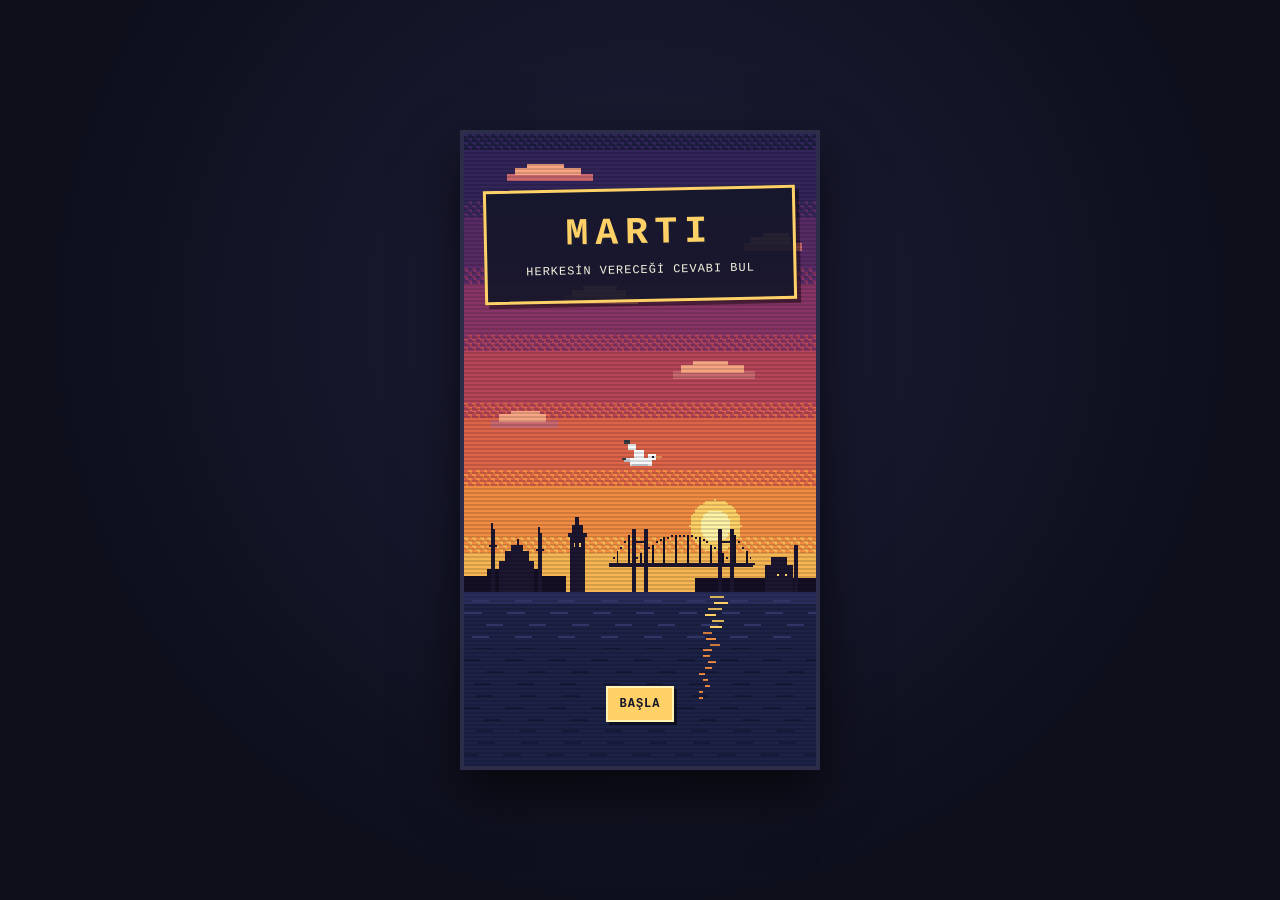
==== index.html @ dcea7425 "Martı: ilk commit (v2 kaynak, devir notu, CLAUDE.md) Co-Authored-By: Claude Sonnet 5.5 <noreply@anth" ====
<!DOCTYPE html>
<html lang="tr">
<head>
  <meta charset="UTF-8">
  <meta name="viewport" content="width=device-width, initial-scale=1.0">
  <title>MARTI — Türkçe Tahmin Oyunu</title>
  <link rel="stylesheet" href="style.css">
</head>
<body>
  <main class="desktop-stage">
    <section id="phone-card" class="phone-card" aria-label="Martı Oyunu">
      <canvas id="game-canvas" width="180" height="320"></canvas>
      <div class="crt-scanlines" aria-hidden="true"></div>

      <!-- 1. ANA EKRAN -->
      <div id="start-screen" class="screen screen-start active">
        <div class="start-badge">
          <h1 class="game-title">MARTI</h1>
          <p class="game-subtitle">HERKESİN VERECEĞİ CEVABI BUL</p>
        </div>
        <button id="start-btn" class="pixel-btn btn-primary" type="button">BAŞLA</button>
      </div>

      <!-- 2. SORU EKRANI -->
      <div id="question-screen" class="screen screen-question">
        <div class="top-hud">
          <div class="sign-card">
            <div class="sign-meta">
              <div id="progress-boxes" class="progress-boxes" aria-label="İlerleme"></div>
              <span id="total-score" class="total-score">0 PUAN</span>
            </div>
            <div id="question-counter" class="question-counter">SORU 1/4</div>
            <h2 id="question-text" class="question-text"></h2>
            <p class="question-hint">HERKESİN VERECEĞİ CEVABI VER.</p>
          </div>
          <div class="timer-row">
            <div id="timer-track" class="timer-track" role="progressbar" aria-valuemin="0" aria-valuemax="30" aria-valuenow="30">
              <div id="timer-fill" class="timer-fill"></div>
            </div>
            <span id="timer-text" class="timer-text">30</span>
          </div>
        </div>

        <div class="input-dock">
          <div id="error-msg" class="error-msg" role="alert" aria-live="polite"></div>
          <div class="input-row">
            <input
              id="answer-input"
              class="answer-input"
              type="text"
              placeholder="CEVABIN…"
              autocomplete="off"
              spellcheck="false"
              maxlength="64"
            >
            <button id="submit-btn" class="pixel-btn btn-primary" type="button">GÖNDER</button>
            <button id="pass-btn" class="pixel-btn btn-pass" type="button">GEÇ</button>
          </div>
        </div>
      </div>

      <!-- 3. SONUÇ PANELİ (Alttan kayar) -->
      <aside id="result-panel" class="result-panel" aria-live="polite">
        <div id="result-header" class="result-header">
          <span id="result-icon" class="result-icon"></span>
          <span id="result-tier" class="result-tier"></span>
          <span id="result-points" class="result-points"></span>
        </div>
        <p id="result-sentence" class="result-sentence"></p>
        <div class="other-answers-block">
          <div class="other-answers-title">DİĞER CEVAPLAR</div>
          <ul id="answers-list" class="answers-list"></ul>
        </div>
        <button id="next-btn" class="pixel-btn btn-primary btn-full" type="button">SONRAKİ SORU</button>
      </aside>

      <!-- 4. BİTİŞ EKRANI -->
      <div id="end-screen" class="screen screen-end">
        <div class="end-card">
          <div class="end-kicker">OYUN BİTTİ</div>
          <div id="final-score" class="final-score">0 / 400</div>
          <div id="final-boxes" class="final-boxes"></div>
          <div class="end-actions">
            <button id="copy-btn" class="pixel-btn btn-primary btn-full" type="button">SONUCU KOPYALA</button>
            <div id="copy-feedback" class="copy-feedback" aria-live="polite"></div>
            <button id="restart-btn" class="pixel-btn btn-secondary btn-full" type="button">TEKRAR OYNA</button>
          </div>
        </div>
      </div>
    </section>
  </main>

  <!-- Klasik script sırası: file:// uyumlu, module YOK -->
  <script src="data.js"></script>
  <script src="matcher.js"></script>
  <script src="scene.js"></script>
  <script src="game.js"></script>
</body>
</html>
---- style.css ----
/* MARTI — Piksel Sanat Masaüstü Kart Stili */

* {
  box-sizing: border-box;
  margin: 0;
  padding: 0;
}

:root {
  --bg-desk: #0d0e1a;
  --card-border: #2c2d4a;
  --panel-bg: rgba(18, 20, 40, 0.94);
  --sign-bg: rgba(20, 22, 42, 0.92);
  --text-main: #f4f1de;
  --text-muted: #b5b2c9;
  --accent-yellow: #ffd166;
  --accent-orange: #f4a261;
  --accent-red: #ff6b6b;
  --tier-gold: #e0a82e;
  --tier-green: #38a169;
  --tier-lime: #68b849;
  --tier-red: #d94848;
  --tier-gray: #6c7288;
}

html,
body {
  height: 100%;
  background: radial-gradient(circle at 50% 35%, #1d1e38 0%, var(--bg-desk) 72%);
  color: var(--text-main);
  font-family: 'Courier New', Consolas, 'Liberation Mono', monospace;
  letter-spacing: 0.06em;
  overflow: hidden;
}

.desktop-stage {
  min-height: 100vh;
  display: flex;
  align-items: center;
  justify-content: center;
  padding: 16px;
}

.phone-card {
  position: relative;
  width: 360px;
  height: 640px;
  border: 4px solid var(--card-border);
  box-shadow: 0 22px 50px rgba(0, 0, 0, 0.65), inset 0 0 0 2px #101122;
  background: #12142b;
  overflow: hidden;
  user-select: none;
}

#game-canvas {
  display: block;
  width: 100%;
  height: 100%;
  image-rendering: pixelated;
  image-rendering: crisp-edges;
}

.crt-scanlines {
  position: absolute;
  inset: 0;
  pointer-events: none;
  z-index: 4;
  background: repeating-linear-gradient(
    to bottom,
    rgba(0, 0, 0, 0) 0px,
    rgba(0, 0, 0, 0) 2px,
    rgba(0, 0, 0, 0.14) 2px,
    rgba(0, 0, 0, 0.14) 4px
  );
}

/* Ekran katmanları */
.screen {
  position: absolute;
  inset: 0;
  z-index: 5;
  display: none;
  flex-direction: column;
  padding: 14px;
}

.screen.active {
  display: flex;
}

/* 1. Ana Ekran */
.screen-start {
  justify-content: space-between;
  align-items: center;
  padding: 54px 20px 44px;
}

.start-badge {
  width: 100%;
  background: var(--sign-bg);
  border: 3px solid var(--accent-yellow);
  padding: 20px 14px;
  text-align: center;
  transform: rotate(-1.2deg);
  box-shadow: 4px 4px 0 rgba(0, 0, 0, 0.45);
}

.game-title {
  font-size: 38px;
  font-weight: 700;
  color: var(--accent-yellow);
  letter-spacing: 0.18em;
  margin-bottom: 8px;
  text-shadow: 2px 2px 0 #1b1d33;
}

.game-subtitle {
  font-size: 12px;
  line-height: 1.45;
  color: var(--text-main);
}

/* 2. Soru Ekranı */
.screen-question {
  justify-content: space-between;
}

.top-hud {
  display: flex;
  flex-direction: column;
  gap: 10px;
}

.sign-card {
  background: var(--sign-bg);
  border: 3px solid #454770;
  box-shadow: 4px 4px 0 rgba(0, 0, 0, 0.45);
  padding: 10px 12px;
  transform: rotate(-1.2deg);
}

.sign-meta {
  display: flex;
  align-items: center;
  justify-content: space-between;
  margin-bottom: 6px;
}

.progress-boxes {
  display: flex;
  gap: 5px;
}

.prog-box {
  width: 14px;
  height: 14px;
  border: 2px solid #595c8a;
  background: #171930;
}

.prog-box.current {
  border-color: var(--accent-yellow);
  box-shadow: 0 0 0 1px var(--accent-yellow);
}

.prog-box.tier-gold { background: var(--tier-gold); border-color: #ffe08a; }
.prog-box.tier-green { background: var(--tier-green); border-color: #7ee2a8; }
.prog-box.tier-lime { background: var(--tier-lime); border-color: #a8eb8d; }
.prog-box.tier-red { background: var(--tier-red); border-color: #ff9c9c; }
.prog-box.tier-gray { background: var(--tier-gray); border-color: #a5acc2; }

.total-score {
  font-size: 12px;
  font-weight: 700;
  color: var(--accent-yellow);
}

.question-counter {
  font-size: 11px;
  color: var(--text-muted);
  margin-bottom: 4px;
}

.question-text {
  font-size: 14px;
  line-height: 1.35;
  font-weight: 700;
  color: var(--text-main);
  min-height: 38px;
  margin-bottom: 6px;
}

.question-hint {
  font-size: 10px;
  color: var(--accent-yellow);
  line-height: 1.3;
}

/* Süre çubuğu */
.timer-row {
  display: flex;
  align-items: center;
  gap: 8px;
}

.timer-track {
  flex: 1;
  height: 10px;
  background: rgba(15, 16, 32, 0.88);
  border: 2px solid #454770;
  overflow: hidden;
}

.timer-fill {
  width: 100%;
  height: 100%;
  background: var(--accent-yellow);
  transition: background-color 0.2s ease;
}

.timer-fill.low {
  background: var(--accent-red);
}

.timer-text {
  width: 24px;
  text-align: right;
  font-size: 12px;
  font-weight: 700;
  color: var(--text-main);
  text-shadow: 1px 1px 0 #000;
}

/* Alt cevap alanı */
.input-dock {
  display: flex;
  flex-direction: column;
  gap: 6px;
}

.error-msg {
  min-height: 16px;
  font-size: 11px;
  line-height: 1.3;
  font-weight: 700;
  color: #ff8e8e;
  background: rgba(88, 16, 24, 0.9);
  border: 2px solid var(--accent-red);
  padding: 5px 8px;
  display: none;
}

.error-msg.visible {
  display: block;
}

.input-row {
  display: flex;
  gap: 6px;
  align-items: stretch;
}

.answer-input {
  flex: 1;
  min-width: 0;
  background: rgba(16, 18, 36, 0.94);
  border: 2px solid #5c5f91;
  color: var(--text-main);
  font-family: inherit;
  font-size: 13px;
  letter-spacing: 0.05em;
  padding: 9px 10px;
  outline: none;
}

.answer-input:focus {
  border-color: var(--accent-yellow);
}

.answer-input::placeholder {
  color: #888ab0;
}

/* Butonlar */
.pixel-btn {
  font-family: inherit;
  font-size: 12px;
  font-weight: 700;
  letter-spacing: 0.08em;
  border: 2px solid #12142b;
  padding: 9px 12px;
  cursor: pointer;
  box-shadow: 3px 3px 0 rgba(0, 0, 0, 0.5);
  transition: transform 0.08s ease;
}

.pixel-btn:active {
  transform: translate(2px, 2px);
  box-shadow: 1px 1px 0 rgba(0, 0, 0, 0.5);
}

.btn-primary {
  background: var(--accent-yellow);
  color: #16172b;
  border-color: #fff2b2;
}

.btn-secondary {
  background: #2f3257;
  color: var(--text-main);
  border-color: #5c5f91;
}

.btn-pass {
  background: #2a2c47;
  color: var(--text-muted);
  border-color: #494c73;
  font-size: 11px;
  padding: 9px 8px;
}

.btn-full {
  width: 100%;
  padding: 11px 12px;
}

/* 3. Sonuç Paneli (alttan kayar) */
.result-panel {
  position: absolute;
  left: 0;
  right: 0;
  bottom: 0;
  z-index: 8;
  background: var(--panel-bg);
  border-top: 3px solid #4c4f7a;
  padding: 12px 14px 14px;
  transform: translateY(105%);
  transition: transform 0.28s cubic-bezier(0.22, 1, 0.36, 1);
  display: flex;
  flex-direction: column;
  gap: 9px;
}

.result-panel.open {
  transform: translateY(0);
}

.result-header {
  display: flex;
  align-items: center;
  justify-content: space-between;
  padding: 7px 10px;
  font-size: 13px;
  font-weight: 700;
  color: #12142b;
  border: 2px solid rgba(255, 255, 255, 0.35);
}

.result-header.tier-gold { background: var(--tier-gold); }
.result-header.tier-green { background: var(--tier-green); color: #f6fff8; }
.result-header.tier-lime { background: var(--tier-lime); }
.result-header.tier-red { background: var(--tier-red); color: #fff5f5; }
.result-header.tier-gray { background: var(--tier-gray); color: #f4f4f8; }

.result-icon {
  margin-right: 6px;
}

.result-tier {
  flex: 1;
}

.result-sentence {
  font-size: 11px;
  line-height: 1.4;
  color: var(--text-main);
}

.other-answers-block {
  display: flex;
  flex-direction: column;
  gap: 5px;
}

.other-answers-title {
  font-size: 10px;
  color: var(--text-muted);
  border-bottom: 1px solid #353759;
  padding-bottom: 3px;
}

.answers-list {
  list-style: none;
  display: flex;
  flex-direction: column;
  gap: 4px;
}

.answer-item {
  position: relative;
  display: flex;
  align-items: center;
  justify-content: space-between;
  gap: 8px;
  padding: 4px 7px;
  font-size: 11px;
  background: rgba(34, 37, 68, 0.8);
  border: 1px solid #353759;
  overflow: hidden;
}

.answer-item.is-player {
  border-color: var(--accent-yellow);
  font-weight: 700;
  color: var(--accent-yellow);
}

.answer-bar {
  position: absolute;
  left: 0;
  top: 0;
  bottom: 0;
  background: rgba(255, 209, 102, 0.16);
  pointer-events: none;
}

.answer-item.is-player .answer-bar {
  background: rgba(255, 209, 102, 0.28);
}

.answer-label {
  position: relative;
  z-index: 1;
  white-space: nowrap;
  overflow: hidden;
  text-overflow: ellipsis;
}

.answer-pct {
  position: relative;
  z-index: 1;
  flex-shrink: 0;
}

/* 4. Bitiş Ekranı */
.screen-end {
  justify-content: center;
  align-items: center;
  background: rgba(12, 13, 28, 0.72);
}

.end-card {
  width: 100%;
  background: var(--sign-bg);
  border: 3px solid var(--accent-yellow);
  box-shadow: 5px 5px 0 rgba(0, 0, 0, 0.55);
  padding: 20px 16px;
  text-align: center;
  display: flex;
  flex-direction: column;
  gap: 14px;
}

.end-kicker {
  font-size: 12px;
  color: var(--text-muted);
}

.final-score {
  font-size: 30px;
  font-weight: 700;
  color: var(--accent-yellow);
}

.final-boxes {
  font-size: 24px;
  letter-spacing: 0.2em;
}

.end-actions {
  display: flex;
  flex-direction: column;
  gap: 8px;
}

.copy-feedback {
  min-height: 14px;
  font-size: 11px;
  color: #8ce99a;
}
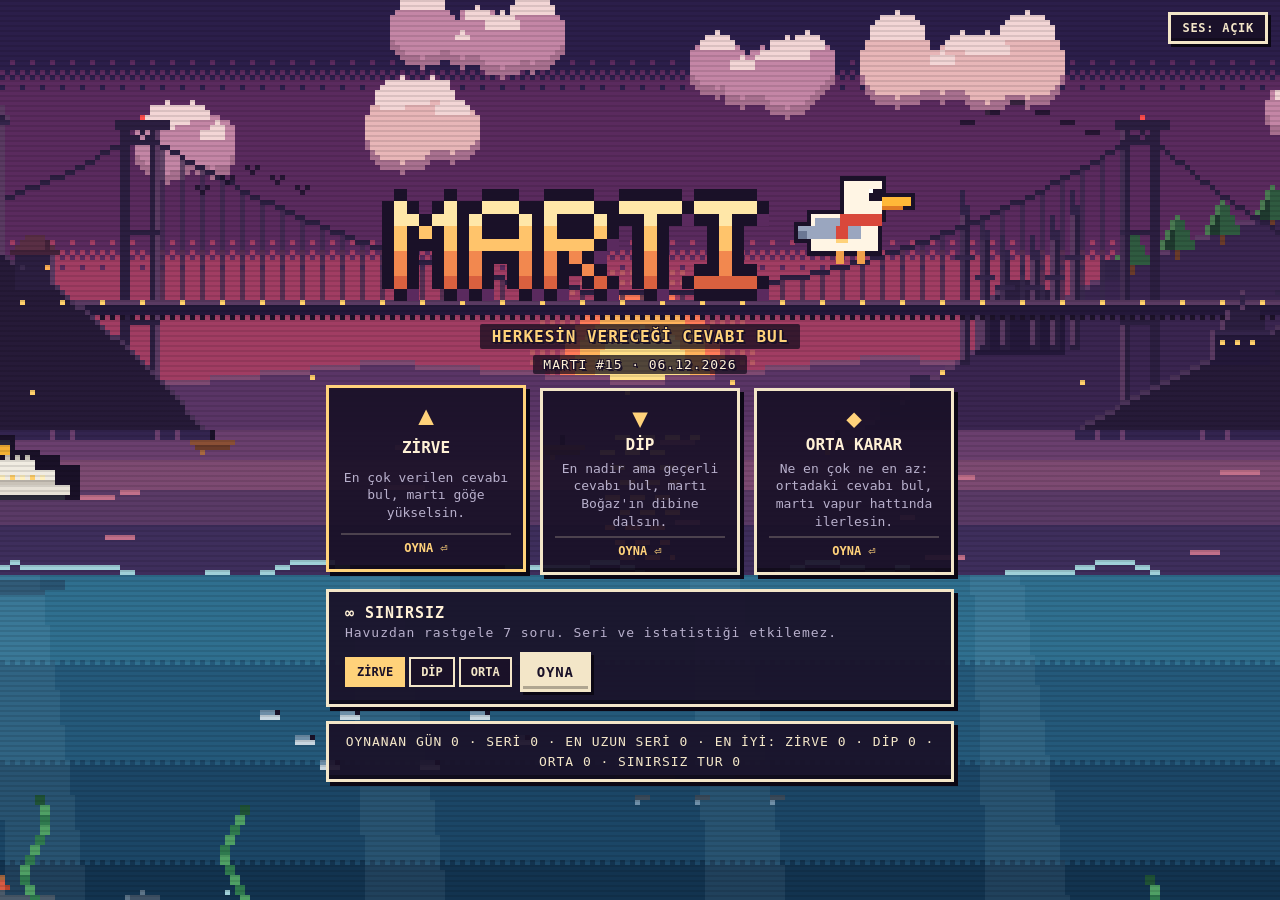
==== commit f2df4caf: "Add files via upload" ====
--- a/index.html
+++ b/index.html
@@ -7,93 +7,128 @@
   <link rel="stylesheet" href="style.css">
 </head>
 <body>
-  <main class="desktop-stage">
-    <section id="phone-card" class="phone-card" aria-label="Martı Oyunu">
-      <canvas id="game-canvas" width="180" height="320"></canvas>
-      <div class="crt-scanlines" aria-hidden="true"></div>
+  <canvas id="scene" width="384" height="216"></canvas>
+  <div class="crt" aria-hidden="true"></div>
 
-      <!-- 1. ANA EKRAN -->
-      <div id="start-screen" class="screen screen-start active">
-        <div class="start-badge">
-          <h1 class="game-title">MARTI</h1>
-          <p class="game-subtitle">HERKESİN VERECEĞİ CEVABI BUL</p>
+  <div id="ui">
+    <button id="sound-btn" class="hud-btn sound-btn" type="button">SES: AÇIK</button>
+
+    <!-- 1. ANA MENÜ -->
+    <section id="menu" class="screen active" aria-label="Ana Menü">
+      <div class="menu-header">
+        <canvas id="logo" width="144" height="48"></canvas>
+        <p class="menu-subtitle">HERKESİN VERECEĞİ CEVABI BUL</p>
+        <p id="menu-day" class="menu-day"></p>
+      </div>
+      <div id="mode-cards" class="mode-cards"></div>
+      <div id="unlimited-card" class="unlimited-card"></div>
+      <div id="stats-bar" class="stats-bar"></div>
+    </section>
+
+    <!-- 2. GİRİŞ YAZISI -->
+    <div id="intro-text" class="intro-text" aria-live="polite"></div>
+
+    <!-- 3. SORU EKRANI -->
+    <section id="question" class="screen" aria-label="Soru">
+      <div id="zone-badge" class="zone-badge"></div>
+
+      <div id="sign-card" class="sign-card">
+        <div class="sign-meta">
+          <div id="progress-boxes" class="progress-boxes" aria-label="İlerleme"></div>
+          <span id="total-score" class="total-score">0 PUAN</span>
         </div>
-        <button id="start-btn" class="pixel-btn btn-primary" type="button">BAŞLA</button>
-      </div>
-
-      <!-- 2. SORU EKRANI -->
-      <div id="question-screen" class="screen screen-question">
-        <div class="top-hud">
-          <div class="sign-card">
-            <div class="sign-meta">
-              <div id="progress-boxes" class="progress-boxes" aria-label="İlerleme"></div>
-              <span id="total-score" class="total-score">0 PUAN</span>
-            </div>
-            <div id="question-counter" class="question-counter">SORU 1/4</div>
-            <h2 id="question-text" class="question-text"></h2>
-            <p class="question-hint">HERKESİN VERECEĞİ CEVABI VER.</p>
+        <div id="question-counter" class="question-counter"></div>
+        <h2 id="question-text" class="question-text"></h2>
+        <p id="question-hint" class="question-hint"></p>
+        <div class="timer-row">
+          <div id="timer-track" class="timer-track" role="progressbar" aria-valuemin="0" aria-valuemax="30" aria-valuenow="30">
+            <div id="timer-fill" class="timer-fill"></div>
           </div>
-          <div class="timer-row">
-            <div id="timer-track" class="timer-track" role="progressbar" aria-valuemin="0" aria-valuemax="30" aria-valuenow="30">
-              <div id="timer-fill" class="timer-fill"></div>
-            </div>
-            <span id="timer-text" class="timer-text">30</span>
-          </div>
-        </div>
-
-        <div class="input-dock">
-          <div id="error-msg" class="error-msg" role="alert" aria-live="polite"></div>
-          <div class="input-row">
-            <input
-              id="answer-input"
-              class="answer-input"
-              type="text"
-              placeholder="CEVABIN…"
-              autocomplete="off"
-              spellcheck="false"
-              maxlength="64"
-            >
-            <button id="submit-btn" class="pixel-btn btn-primary" type="button">GÖNDER</button>
-            <button id="pass-btn" class="pixel-btn btn-pass" type="button">GEÇ</button>
-          </div>
+          <span id="timer-text" class="timer-text">30</span>
         </div>
       </div>
 
-      <!-- 3. SONUÇ PANELİ (Alttan kayar) -->
+      <div id="esc-confirm" class="esc-confirm" hidden>TURU BIRAK? ENTER: EVET · ESC: HAYIR</div>
+
+      <div id="dock" class="dock">
+        <button id="pass-btn" class="pixel-btn btn-pass" type="button">GEÇ</button>
+        <div id="info-bar" class="info-bar" role="alert" aria-live="polite"></div>
+        <div id="tier-strip" class="tier-strip" hidden></div>
+        <div id="input-row" class="input-row">
+          <input
+            id="answer-input"
+            class="answer-input"
+            type="text"
+            placeholder="CEVABIN…"
+            autocomplete="off"
+            spellcheck="false"
+            maxlength="64"
+          >
+          <button id="submit-btn" class="pixel-btn btn-primary" type="button">GÖNDER</button>
+        </div>
+      </div>
+    </section>
+
+    <!-- 4. SONUÇ PANELİ -->
+    <section id="result" class="screen" aria-label="Sonuç">
       <aside id="result-panel" class="result-panel" aria-live="polite">
         <div id="result-header" class="result-header">
-          <span id="result-icon" class="result-icon"></span>
-          <span id="result-tier" class="result-tier"></span>
-          <span id="result-points" class="result-points"></span>
+          <div id="result-tier" class="result-tier"></div>
+          <div id="result-points" class="result-points"></div>
         </div>
         <p id="result-sentence" class="result-sentence"></p>
         <div class="other-answers-block">
-          <div class="other-answers-title">DİĞER CEVAPLAR</div>
+          <div id="list-title" class="other-answers-title"></div>
           <ul id="answers-list" class="answers-list"></ul>
         </div>
-        <button id="next-btn" class="pixel-btn btn-primary btn-full" type="button">SONRAKİ SORU</button>
+        <button id="next-btn" class="pixel-btn btn-primary btn-full" type="button">SONRAKİ SORU ⏎</button>
       </aside>
+    </section>
 
-      <!-- 4. BİTİŞ EKRANI -->
-      <div id="end-screen" class="screen screen-end">
-        <div class="end-card">
-          <div class="end-kicker">OYUN BİTTİ</div>
-          <div id="final-score" class="final-score">0 / 400</div>
-          <div id="final-boxes" class="final-boxes"></div>
-          <div class="end-actions">
-            <button id="copy-btn" class="pixel-btn btn-primary btn-full" type="button">SONUCU KOPYALA</button>
-            <div id="copy-feedback" class="copy-feedback" aria-live="polite"></div>
-            <button id="restart-btn" class="pixel-btn btn-secondary btn-full" type="button">TEKRAR OYNA</button>
+    <!-- 5. SİNEMATİK BİTİŞ -->
+    <section id="cinematic" class="screen" aria-label="Bölge Özeti">
+      <div id="cine-zone" class="cine-zone"></div>
+      <div id="cine-score" class="cine-score"></div>
+      <div id="cine-badge" class="cine-badge"></div>
+      <div class="cine-prompt">DEVAM İÇİN TIKLA / ENTER</div>
+    </section>
+
+    <!-- 6. ÖZET -->
+    <section id="summary" class="screen" aria-label="Tur Özeti">
+      <div class="summary-panel">
+        <div class="summary-col summary-left">
+          <div id="summary-title" class="summary-kicker"></div>
+          <div id="summary-score" class="summary-score"></div>
+          <div id="summary-streak" class="summary-streak"></div>
+          <ul id="summary-list" class="summary-list"></ul>
+        </div>
+        <div class="summary-col summary-right">
+          <div class="summary-kicker">BUGÜNKÜ MODLAR</div>
+          <div id="summary-modes" class="summary-modes"></div>
+          <div class="summary-actions">
+            <button id="summary-next-btn" class="pixel-btn btn-primary btn-full" type="button"></button>
+            <button id="summary-unlimited-btn" class="pixel-btn btn-secondary btn-full" type="button" hidden>SINIRSIZ OYNA</button>
+            <button id="share-btn" class="pixel-btn btn-secondary btn-full" type="button">PAYLAŞ</button>
+            <button id="menu-btn" class="pixel-btn btn-secondary btn-full" type="button">ANA MENÜ (ESC)</button>
           </div>
         </div>
       </div>
     </section>
-  </main>
+
+    <div id="debug-box" class="debug-box" hidden></div>
+  </div>
 
   <!-- Klasik script sırası: file:// uyumlu, module YOK -->
-  <script src="data.js"></script>
+  <script src="config.js"></script>
+  <script src="data/q01_10.js"></script>
+  <script src="data/q11_20.js"></script>
+  <script src="data/q21_31.js"></script>
+  <script src="data/q32_42.js"></script>
   <script src="matcher.js"></script>
+  <script src="font.js"></script>
+  <script src="zones.js"></script>
   <script src="scene.js"></script>
+  <script src="sound.js"></script>
   <script src="game.js"></script>
 </body>
 </html>
--- a/style.css
+++ b/style.css
@@ -1,4 +1,4 @@
-/* MARTI — Piksel Sanat Masaüstü Kart Stili */
+/* MARTI v2 — Piksel Sanat Masaüstü Stili */
 
 * {
   box-sizing: border-box;
@@ -6,485 +6,1051 @@
   padding: 0;
 }
 
+[hidden] {
+  display: none !important;
+}
+
 :root {
-  --bg-desk: #0d0e1a;
-  --card-border: #2c2d4a;
-  --panel-bg: rgba(18, 20, 40, 0.94);
-  --sign-bg: rgba(20, 22, 42, 0.92);
-  --text-main: #f4f1de;
-  --text-muted: #b5b2c9;
-  --accent-yellow: #ffd166;
-  --accent-orange: #f4a261;
-  --accent-red: #ff6b6b;
-  --tier-gold: #e0a82e;
-  --tier-green: #38a169;
-  --tier-lime: #68b849;
-  --tier-red: #d94848;
-  --tier-gray: #6c7288;
+  --px: 4px;
+  --bg: #1a1128;
+  --panel-bg: rgba(26, 17, 40, 0.92);
+  --cream: #f3e6c8;
+  --cream-hi: #fff1d6;
+  --gold: #ffd27a;
+  --amber: #f0a04b;
+  --ink: #1a1128;
+  --shadow: #0b0714;
+  --muted: #b8b0cc;
 }
 
 html,
 body {
-  height: 100%;
-  background: radial-gradient(circle at 50% 35%, #1d1e38 0%, var(--bg-desk) 72%);
-  color: var(--text-main);
-  font-family: 'Courier New', Consolas, 'Liberation Mono', monospace;
-  letter-spacing: 0.06em;
-  overflow: hidden;
-}
-
-.desktop-stage {
-  min-height: 100vh;
-  display: flex;
-  align-items: center;
-  justify-content: center;
-  padding: 16px;
-}
-
-.phone-card {
-  position: relative;
-  width: 360px;
-  height: 640px;
-  border: 4px solid var(--card-border);
-  box-shadow: 0 22px 50px rgba(0, 0, 0, 0.65), inset 0 0 0 2px #101122;
-  background: #12142b;
-  overflow: hidden;
-  user-select: none;
-}
-
-#game-canvas {
-  display: block;
   width: 100%;
   height: 100%;
+  margin: 0;
+  overflow: hidden;
+  background: var(--bg);
+  color: var(--cream);
+  font-family: ui-monospace, "Cascadia Mono", Consolas, monospace;
+  letter-spacing: 0.06em;
+  user-select: none;
+}
+
+#scene {
+  position: fixed;
+  display: block;
+  z-index: 1;
   image-rendering: pixelated;
   image-rendering: crisp-edges;
 }
 
-.crt-scanlines {
-  position: absolute;
+.crt {
+  position: fixed;
   inset: 0;
+  z-index: 2;
   pointer-events: none;
-  z-index: 4;
   background: repeating-linear-gradient(
     to bottom,
-    rgba(0, 0, 0, 0) 0px,
-    rgba(0, 0, 0, 0) 2px,
-    rgba(0, 0, 0, 0.14) 2px,
-    rgba(0, 0, 0, 0.14) 4px
+    rgba(0, 0, 0, 0.10) 0,
+    rgba(0, 0, 0, 0.10) calc(var(--px) * 0.5),
+    transparent calc(var(--px) * 0.5),
+    transparent var(--px)
   );
 }
 
-/* Ekran katmanları */
+#ui {
+  position: fixed;
+  inset: 0;
+  z-index: 10;
+  display: flex;
+  flex-direction: column;
+  align-items: center;
+  justify-content: center;
+  pointer-events: none;
+}
+
+body.shot #ui {
+  display: none;
+}
+
+/* Ortak piksel panel ve düğme */
+.panel-box,
+.mode-card,
+.unlimited-card,
+.stats-bar,
+.zone-badge,
+.sign-card,
+.dock,
+.result-panel,
+.summary-panel,
+.esc-confirm {
+  background: var(--panel-bg);
+  border: 3px solid var(--cream);
+  border-radius: 0;
+  box-shadow: inset 0 -4px 0 rgba(0, 0, 0, 0.35), 4px 4px 0 var(--shadow);
+}
+
+.pixel-btn,
+.hud-btn {
+  font-family: inherit;
+  letter-spacing: 0.06em;
+  border: 3px solid var(--cream);
+  border-radius: 0;
+  padding: 9px 14px;
+  font-size: 14px;
+  font-weight: bold;
+  cursor: pointer;
+  pointer-events: auto;
+  box-shadow: inset 0 -3px 0 rgba(0, 0, 0, 0.28), 3px 3px 0 var(--shadow);
+  transition: transform 0.08s ease, background-color 0.12s ease;
+}
+
+.pixel-btn:active,
+.hud-btn:active {
+  transform: translate(2px, 2px);
+  box-shadow: 1px 1px 0 var(--shadow);
+}
+
+.pixel-btn:disabled {
+  opacity: 0.5;
+  cursor: default;
+  transform: none;
+}
+
+.btn-primary {
+  background: var(--cream);
+  color: var(--ink);
+}
+
+.btn-primary:hover:not(:disabled) {
+  background: var(--gold);
+}
+
+.btn-secondary {
+  background: #2a2040;
+  color: var(--cream);
+}
+
+.btn-secondary:hover:not(:disabled) {
+  border-color: var(--gold);
+  color: var(--gold);
+}
+
+.btn-full {
+  width: 100%;
+}
+
+.sound-btn {
+  position: fixed;
+  top: 12px;
+  right: 12px;
+  z-index: 25;
+  background: var(--panel-bg);
+  color: var(--cream);
+  padding: 6px 11px;
+  font-size: 12px;
+}
+
+.sound-btn:hover {
+  border-color: var(--gold);
+  color: var(--gold);
+}
+
+/* Ekranlar */
 .screen {
   position: absolute;
   inset: 0;
-  z-index: 5;
   display: none;
+  pointer-events: none;
+}
+
+.screen.active {
+  display: flex;
+}
+
+/* 1. ANA MENÜ */
+#menu {
   flex-direction: column;
-  padding: 14px;
-}
-
-.screen.active {
-  display: flex;
-}
-
-/* 1. Ana Ekran */
-.screen-start {
+  align-items: center;
+  justify-content: center;
+  gap: 14px;
+  padding: 20px 16px;
+  pointer-events: auto;
+}
+
+.menu-header {
+  display: flex;
+  flex-direction: column;
+  align-items: center;
+  text-align: center;
+  gap: 6px;
+}
+
+#logo {
+  width: 600px;
+  height: 200px;
+  max-width: 90vw;
+  aspect-ratio: 3 / 1;
+  height: auto;
+  image-rendering: pixelated;
+  image-rendering: crisp-edges;
+}
+
+.menu-subtitle {
+  font-size: 16px;
+  font-weight: bold;
+  color: var(--gold);
+  background: rgba(16, 12, 28, 0.72);
+  padding: 3px 12px;
+  border-radius: 2px;
+  text-shadow:
+    -1px -1px 0 var(--ink),
+     1px -1px 0 var(--ink),
+    -1px  1px 0 var(--ink),
+     1px  1px 0 var(--ink),
+     2px  2px 0 var(--ink);
+}
+
+.menu-day {
+  font-size: 13px;
+  color: var(--cream-hi);
+  background: rgba(16, 12, 28, 0.72);
+  padding: 2px 10px;
+  border-radius: 2px;
+  text-shadow:
+    -1px -1px 0 var(--ink),
+     1px -1px 0 var(--ink),
+    -1px  1px 0 var(--ink),
+     1px  1px 0 var(--ink),
+     2px  2px 0 var(--ink);
+}
+
+.mode-cards {
+  display: flex;
+  flex-wrap: wrap;
+  justify-content: center;
+  gap: 14px;
+}
+
+.mode-card {
+  width: 200px;
+  min-height: 150px;
+  padding: 14px 12px;
+  display: flex;
+  flex-direction: column;
+  align-items: center;
   justify-content: space-between;
-  align-items: center;
-  padding: 54px 20px 44px;
-}
-
-.start-badge {
+  text-align: center;
+  cursor: pointer;
+  pointer-events: auto;
+  color: var(--cream);
+  font-family: inherit;
+  transition: transform 0.12s ease, border-color 0.12s ease;
+}
+
+.mode-card:hover,
+.mode-card:focus-visible,
+.mode-card.focused {
+  border-color: var(--gold);
+  transform: translateY(-3px);
+  outline: none;
+}
+
+.mode-card.done {
+  opacity: 0.78;
+}
+
+.mode-icon {
+  font-size: 26px;
+  color: var(--gold);
+  line-height: 1;
+}
+
+.mode-name {
+  font-size: 16px;
+  font-weight: bold;
+  color: var(--cream-hi);
+  margin-top: 4px;
+}
+
+.mode-desc {
+  font-size: 13px;
+  color: var(--muted);
+  line-height: 1.35;
+  margin: 6px 0;
+}
+
+.mode-status {
   width: 100%;
-  background: var(--sign-bg);
-  border: 3px solid var(--accent-yellow);
-  padding: 20px 14px;
+  padding-top: 6px;
+  border-top: 2px solid rgba(243, 230, 200, 0.22);
+  font-size: 12px;
+  font-weight: bold;
+  color: var(--gold);
+}
+
+.unlimited-card {
+  width: min(628px, 92vw);
+  padding: 12px 16px;
+  display: flex;
+  align-items: center;
+  justify-content: space-between;
+  gap: 12px;
+  flex-wrap: wrap;
+  pointer-events: auto;
+}
+
+.unlimited-card.focused {
+  border-color: var(--gold);
+}
+
+.unlimited-info {
+  display: flex;
+  flex-direction: column;
+  gap: 3px;
+}
+
+.unlimited-title {
+  font-size: 15px;
+  font-weight: bold;
+  color: var(--cream-hi);
+}
+
+.unlimited-desc {
+  font-size: 13px;
+  color: var(--muted);
+}
+
+.unlimited-controls {
+  display: flex;
+  align-items: center;
+  gap: 8px;
+  flex-wrap: wrap;
+}
+
+.u-mode-group {
+  display: flex;
+  gap: 4px;
+}
+
+.u-mode-btn {
+  font-family: inherit;
+  font-size: 12px;
+  font-weight: bold;
+  padding: 6px 10px;
+  background: #1a1128;
+  color: var(--cream);
+  border: 2px solid var(--cream);
+  cursor: pointer;
+}
+
+.u-mode-btn.selected {
+  background: var(--gold);
+  color: var(--ink);
+  border-color: var(--gold);
+}
+
+.stats-bar {
+  width: min(628px, 92vw);
+  padding: 8px 12px;
+  font-size: 13px;
+  color: var(--cream);
   text-align: center;
-  transform: rotate(-1.2deg);
-  box-shadow: 4px 4px 0 rgba(0, 0, 0, 0.45);
-}
-
-.game-title {
-  font-size: 38px;
-  font-weight: 700;
-  color: var(--accent-yellow);
-  letter-spacing: 0.18em;
-  margin-bottom: 8px;
-  text-shadow: 2px 2px 0 #1b1d33;
-}
-
-.game-subtitle {
+  line-height: 1.5;
+  pointer-events: auto;
+}
+
+/* 2. GİRİŞ YAZISI */
+.intro-text {
+  position: fixed;
+  inset: 0;
+  z-index: 18;
+  display: none;
+  align-items: center;
+  justify-content: center;
+  text-align: center;
+  padding: 0 24px;
+  font-size: clamp(22px, 3vw, 34px);
+  font-weight: bold;
+  color: var(--cream-hi);
+  text-shadow: 3px 3px 0 var(--ink), -2px -2px 0 var(--ink), 2px -2px 0 var(--ink), -2px 2px 0 var(--ink);
+  pointer-events: none;
+}
+
+.intro-text.active {
+  display: flex;
+  animation: introFade 0.9s ease forwards;
+}
+
+/* 3. SORU EKRANI */
+#question {
+  pointer-events: none;
+  opacity: 1;
+  transition: opacity 0.4s ease;
+}
+
+#question.fading {
+  opacity: 0;
+}
+
+.zone-badge {
+  position: fixed;
+  top: 12px;
+  left: 12px;
+  z-index: 25;
+  padding: 7px 12px;
+  font-size: 13px;
+  font-weight: bold;
+  color: var(--gold);
+}
+
+.zone-badge.glow {
+  animation: badgeGlow 0.45s ease;
+}
+
+.sign-card {
+  position: fixed;
+  top: 2.5vh;
+  left: 50%;
+  width: min(680px, 92vw);
+  padding: 12px 18px 14px;
+  background: #1f1830;
+  transform-origin: 50% -18px;
+  transform: translateX(-50%) rotate(-1.2deg);
+  animation: signSwing 4s ease-in-out infinite;
+  pointer-events: auto;
+}
+
+.sign-card.entering {
+  opacity: 1;
+  animation: signEnter 0.32s ease-out forwards, signSwing 4s ease-in-out 0.32s infinite;
+}
+
+.sign-card::before,
+.sign-card::after {
+  content: "";
+  position: absolute;
+  top: -21px;
+  width: 2px;
+  height: 18px;
+  background: repeating-linear-gradient(
+    to bottom,
+    #f3e6c8 0 3px,
+    transparent 3px 5px
+  );
+}
+
+.sign-card::before {
+  left: 18%;
+}
+
+.sign-card::after {
+  left: 82%;
+}
+
+.sign-meta {
+  display: flex;
+  justify-content: space-between;
+  align-items: center;
+  margin-bottom: 6px;
+}
+
+.progress-boxes {
+  display: flex;
+  gap: 6px;
+}
+
+.prog-box {
+  width: 18px;
+  height: 18px;
+  border: 2px solid var(--cream);
+  background: #3a3050;
+  display: inline-flex;
+  align-items: center;
+  justify-content: center;
+  font-size: 11px;
+  font-weight: bold;
+  color: var(--ink);
+  line-height: 1;
+}
+
+.prog-box.current {
+  border-color: var(--gold);
+  box-shadow: 0 0 0 1px var(--gold);
+}
+
+.total-score {
+  font-size: 15px;
+  font-weight: bold;
+  color: var(--gold);
+}
+
+.question-counter {
   font-size: 12px;
-  line-height: 1.45;
-  color: var(--text-main);
-}
-
-/* 2. Soru Ekranı */
-.screen-question {
-  justify-content: space-between;
-}
-
-.top-hud {
-  display: flex;
-  flex-direction: column;
+  font-weight: bold;
+  color: var(--gold);
+  margin-bottom: 4px;
+}
+
+.question-text {
+  font-size: clamp(18px, 2.2vw, 26px);
+  font-weight: bold;
+  color: var(--cream-hi);
+  line-height: 1.25;
+  margin-bottom: 5px;
+}
+
+.question-hint {
+  font-size: 13px;
+  color: var(--gold);
+  margin-bottom: 10px;
+  text-shadow: 1px 1px 0 #0f0b1a, -1px -1px 0 #0f0b1a, 1px -1px 0 #0f0b1a, -1px 1px 0 #0f0b1a;
+}
+
+.timer-row {
+  display: flex;
+  align-items: center;
   gap: 10px;
-}
-
-.sign-card {
-  background: var(--sign-bg);
-  border: 3px solid #454770;
-  box-shadow: 4px 4px 0 rgba(0, 0, 0, 0.45);
-  padding: 10px 12px;
-  transform: rotate(-1.2deg);
-}
-
-.sign-meta {
-  display: flex;
-  align-items: center;
-  justify-content: space-between;
-  margin-bottom: 6px;
-}
-
-.progress-boxes {
-  display: flex;
-  gap: 5px;
-}
-
-.prog-box {
-  width: 14px;
-  height: 14px;
-  border: 2px solid #595c8a;
-  background: #171930;
-}
-
-.prog-box.current {
-  border-color: var(--accent-yellow);
-  box-shadow: 0 0 0 1px var(--accent-yellow);
-}
-
-.prog-box.tier-gold { background: var(--tier-gold); border-color: #ffe08a; }
-.prog-box.tier-green { background: var(--tier-green); border-color: #7ee2a8; }
-.prog-box.tier-lime { background: var(--tier-lime); border-color: #a8eb8d; }
-.prog-box.tier-red { background: var(--tier-red); border-color: #ff9c9c; }
-.prog-box.tier-gray { background: var(--tier-gray); border-color: #a5acc2; }
-
-.total-score {
-  font-size: 12px;
-  font-weight: 700;
-  color: var(--accent-yellow);
-}
-
-.question-counter {
-  font-size: 11px;
-  color: var(--text-muted);
-  margin-bottom: 4px;
-}
-
-.question-text {
-  font-size: 14px;
-  line-height: 1.35;
-  font-weight: 700;
-  color: var(--text-main);
-  min-height: 38px;
-  margin-bottom: 6px;
-}
-
-.question-hint {
-  font-size: 10px;
-  color: var(--accent-yellow);
-  line-height: 1.3;
-}
-
-/* Süre çubuğu */
-.timer-row {
-  display: flex;
-  align-items: center;
-  gap: 8px;
 }
 
 .timer-track {
   flex: 1;
-  height: 10px;
-  background: rgba(15, 16, 32, 0.88);
-  border: 2px solid #454770;
+  height: 8px;
+  background: #0f0b1a;
+  border: 2px solid var(--cream);
+}
+
+.timer-fill {
+  height: 100%;
+  width: 100%;
+  background: var(--gold);
+  transition: width 0.08s linear;
+}
+
+.timer-fill.warn {
+  background: var(--amber);
+  animation: timerPulse 0.5s ease-in-out infinite;
+}
+
+.timer-text {
+  min-width: 28px;
+  text-align: right;
+  font-size: 14px;
+  font-weight: bold;
+  color: var(--cream);
+}
+
+.timer-text.warn {
+  color: var(--amber);
+}
+
+.esc-confirm {
+  position: fixed;
+  bottom: calc(3vh + 94px);
+  left: 50%;
+  transform: translateX(-50%);
+  z-index: 26;
+  padding: 8px 16px;
+  font-size: 13px;
+  font-weight: bold;
+  color: var(--gold);
+}
+
+.dock {
+  position: fixed;
+  bottom: 3vh;
+  left: 50%;
+  transform: translateX(-50%);
+  width: min(680px, 92vw);
+  padding: 10px 12px;
+  pointer-events: auto;
+}
+
+.btn-pass {
+  position: absolute;
+  top: -34px;
+  right: -3px;
+  background: #2a2040;
+  color: var(--cream);
+  padding: 5px 12px;
+  font-size: 12px;
+  opacity: 0;
+  pointer-events: none;
+  transform: translateY(6px);
+  transition: opacity 0.25s ease, transform 0.25s ease;
+}
+
+.btn-pass.visible {
+  opacity: 1;
+  pointer-events: auto;
+  transform: translateY(0);
+}
+
+.btn-pass:hover {
+  border-color: var(--gold);
+  color: var(--gold);
+}
+
+.info-bar {
+  background: #2a2040;
+  color: var(--cream);
+  font-size: 15px;
+  line-height: 1.35;
+  max-height: 0;
+  padding: 0 10px;
   overflow: hidden;
-}
-
-.timer-fill {
-  width: 100%;
-  height: 100%;
-  background: var(--accent-yellow);
-  transition: background-color 0.2s ease;
-}
-
-.timer-fill.low {
-  background: var(--accent-red);
-}
-
-.timer-text {
-  width: 24px;
-  text-align: right;
-  font-size: 12px;
-  font-weight: 700;
-  color: var(--text-main);
-  text-shadow: 1px 1px 0 #000;
-}
-
-/* Alt cevap alanı */
-.input-dock {
-  display: flex;
-  flex-direction: column;
-  gap: 6px;
-}
-
-.error-msg {
-  min-height: 16px;
-  font-size: 11px;
-  line-height: 1.3;
-  font-weight: 700;
-  color: #ff8e8e;
-  background: rgba(88, 16, 24, 0.9);
-  border: 2px solid var(--accent-red);
-  padding: 5px 8px;
-  display: none;
-}
-
-.error-msg.visible {
-  display: block;
+  opacity: 0;
+  transition: max-height 0.2s ease, padding 0.2s ease, opacity 0.2s ease, margin-bottom 0.2s ease;
+}
+
+.info-bar.visible {
+  max-height: 84px;
+  padding: 8px 10px;
+  opacity: 1;
+  margin-bottom: 8px;
+  border-left: 3px solid var(--gold);
+}
+
+.tier-strip {
+  padding: 12px 14px;
+  font-size: 18px;
+  font-weight: bold;
+  color: var(--ink);
+  display: flex;
+  justify-content: space-between;
+  align-items: center;
+  animation: tierSlideUp 0.25s ease-out;
 }
 
 .input-row {
   display: flex;
-  gap: 6px;
-  align-items: stretch;
+  gap: 8px;
 }
 
 .answer-input {
   flex: 1;
   min-width: 0;
-  background: rgba(16, 18, 36, 0.94);
-  border: 2px solid #5c5f91;
-  color: var(--text-main);
+  border: 3px solid var(--gold);
+  background: #0f0b1a;
+  color: var(--cream);
   font-family: inherit;
-  font-size: 13px;
-  letter-spacing: 0.05em;
-  padding: 9px 10px;
+  font-size: 20px;
+  padding: 9px 12px;
   outline: none;
-}
-
-.answer-input:focus {
-  border-color: var(--accent-yellow);
+  letter-spacing: 0.06em;
 }
 
 .answer-input::placeholder {
-  color: #888ab0;
-}
-
-/* Butonlar */
-.pixel-btn {
-  font-family: inherit;
+  color: #6a6282;
+}
+
+.answer-input.shake {
+  animation: inputShake 0.3s ease;
+}
+
+/* 4. SONUÇ PANELİ */
+#result {
+  pointer-events: none;
+}
+
+.result-panel {
+  position: fixed;
+  bottom: 3vh;
+  left: 50%;
+  transform: translateX(-50%);
+  width: min(560px, 90vw);
+  pointer-events: auto;
+  overflow: hidden;
+}
+
+.result-panel.gold-glow {
+  animation: goldGlow 1.2s ease-in-out 2;
+}
+
+.result-header {
+  padding: 12px 16px;
+  color: var(--ink);
+  display: flex;
+  justify-content: space-between;
+  align-items: center;
+  font-weight: bold;
+}
+
+.result-header.weak-shake {
+  animation: weakShake 0.4s ease;
+}
+
+.result-tier {
+  font-size: 20px;
+  display: flex;
+  align-items: center;
+  gap: 6px;
+}
+
+.bounce-letter {
+  display: inline-block;
+  animation: letterBounce 0.5s ease 2;
+}
+
+.result-points {
+  font-size: 20px;
+}
+
+.result-sentence {
+  padding: 10px 16px 6px;
+  font-size: 14px;
+  color: var(--cream-hi);
+  line-height: 1.4;
+}
+
+.other-answers-block {
+  padding: 6px 16px 12px;
+}
+
+.other-answers-title {
   font-size: 12px;
-  font-weight: 700;
-  letter-spacing: 0.08em;
-  border: 2px solid #12142b;
-  padding: 9px 12px;
-  cursor: pointer;
-  box-shadow: 3px 3px 0 rgba(0, 0, 0, 0.5);
-  transition: transform 0.08s ease;
-}
-
-.pixel-btn:active {
-  transform: translate(2px, 2px);
-  box-shadow: 1px 1px 0 rgba(0, 0, 0, 0.5);
-}
-
-.btn-primary {
-  background: var(--accent-yellow);
-  color: #16172b;
-  border-color: #fff2b2;
-}
-
-.btn-secondary {
-  background: #2f3257;
-  color: var(--text-main);
-  border-color: #5c5f91;
-}
-
-.btn-pass {
-  background: #2a2c47;
-  color: var(--text-muted);
-  border-color: #494c73;
-  font-size: 11px;
-  padding: 9px 8px;
-}
-
-.btn-full {
-  width: 100%;
-  padding: 11px 12px;
-}
-
-/* 3. Sonuç Paneli (alttan kayar) */
-.result-panel {
-  position: absolute;
-  left: 0;
-  right: 0;
-  bottom: 0;
-  z-index: 8;
-  background: var(--panel-bg);
-  border-top: 3px solid #4c4f7a;
-  padding: 12px 14px 14px;
-  transform: translateY(105%);
-  transition: transform 0.28s cubic-bezier(0.22, 1, 0.36, 1);
-  display: flex;
-  flex-direction: column;
-  gap: 9px;
-}
-
-.result-panel.open {
-  transform: translateY(0);
-}
-
-.result-header {
-  display: flex;
-  align-items: center;
-  justify-content: space-between;
-  padding: 7px 10px;
-  font-size: 13px;
-  font-weight: 700;
-  color: #12142b;
-  border: 2px solid rgba(255, 255, 255, 0.35);
-}
-
-.result-header.tier-gold { background: var(--tier-gold); }
-.result-header.tier-green { background: var(--tier-green); color: #f6fff8; }
-.result-header.tier-lime { background: var(--tier-lime); }
-.result-header.tier-red { background: var(--tier-red); color: #fff5f5; }
-.result-header.tier-gray { background: var(--tier-gray); color: #f4f4f8; }
-
-.result-icon {
-  margin-right: 6px;
-}
-
-.result-tier {
-  flex: 1;
-}
-
-.result-sentence {
-  font-size: 11px;
-  line-height: 1.4;
-  color: var(--text-main);
-}
-
-.other-answers-block {
+  font-weight: bold;
+  color: var(--gold);
+  margin-bottom: 6px;
+}
+
+.answers-list {
+  list-style: none;
   display: flex;
   flex-direction: column;
   gap: 5px;
 }
 
-.other-answers-title {
-  font-size: 10px;
-  color: var(--text-muted);
-  border-bottom: 1px solid #353759;
-  padding-bottom: 3px;
-}
-
-.answers-list {
-  list-style: none;
-  display: flex;
-  flex-direction: column;
-  gap: 4px;
-}
-
-.answer-item {
-  position: relative;
-  display: flex;
-  align-items: center;
-  justify-content: space-between;
+.ans-row {
+  display: grid;
+  grid-template-columns: minmax(120px, 1fr) 100px 58px;
+  align-items: center;
   gap: 8px;
-  padding: 4px 7px;
-  font-size: 11px;
-  background: rgba(34, 37, 68, 0.8);
-  border: 1px solid #353759;
-  overflow: hidden;
-}
-
-.answer-item.is-player {
-  border-color: var(--accent-yellow);
-  font-weight: 700;
-  color: var(--accent-yellow);
-}
-
-.answer-bar {
-  position: absolute;
-  left: 0;
-  top: 0;
-  bottom: 0;
-  background: rgba(255, 209, 102, 0.16);
-  pointer-events: none;
-}
-
-.answer-item.is-player .answer-bar {
-  background: rgba(255, 209, 102, 0.28);
-}
-
-.answer-label {
-  position: relative;
-  z-index: 1;
+  font-size: 13px;
+  color: #d6cee6;
+}
+
+.ans-row.me {
+  color: var(--cream-hi);
+  font-weight: bold;
+}
+
+.ans-label {
   white-space: nowrap;
   overflow: hidden;
   text-overflow: ellipsis;
 }
 
-.answer-pct {
-  position: relative;
-  z-index: 1;
-  flex-shrink: 0;
-}
-
-/* 4. Bitiş Ekranı */
-.screen-end {
+.dip-tag {
+  display: inline-block;
+  font-size: 10px;
+  font-weight: bold;
+  padding: 1px 4px;
+  margin-right: 5px;
+  color: var(--ink);
+}
+
+.ans-bar-wrap {
+  height: 10px;
+  background: #0f0b1a;
+  border: 1px solid #3a3050;
+}
+
+.ans-bar {
+  height: 100%;
+  background: #5a5470;
+}
+
+.ans-pct {
+  text-align: right;
+  font-variant-numeric: tabular-nums;
+}
+
+#next-btn {
+  margin: 0 16px 14px;
+  width: calc(100% - 32px);
+}
+
+/* 5. SİNEMATİK BİTİŞ */
+#cinematic {
+  flex-direction: column;
+  align-items: center;
+  justify-content: flex-start;
+  padding-top: 34vh;
+  text-align: center;
+  pointer-events: auto;
+  cursor: pointer;
+}
+
+.cine-zone {
+  font-size: clamp(32px, 5vw, 64px);
+  font-weight: bold;
+  color: var(--cream-hi);
+  letter-spacing: 6px;
+  text-shadow: 4px 4px 0 var(--ink);
+}
+
+.cine-score {
+  font-size: clamp(24px, 3vw, 36px);
+  font-weight: bold;
+  color: var(--gold);
+  margin-top: 10px;
+  text-shadow: 3px 3px 0 var(--ink);
+}
+
+.cine-badge {
+  font-size: 16px;
+  color: var(--cream);
+  margin-top: 8px;
+  text-shadow: 2px 2px 0 var(--ink);
+}
+
+.cine-prompt {
+  position: fixed;
+  bottom: 8vh;
+  left: 50%;
+  transform: translateX(-50%);
+  font-size: 14px;
+  color: var(--cream-hi);
+  letter-spacing: 0.1em;
+  text-shadow: 2px 2px 0 var(--ink);
+  animation: blinkPrompt 1.2s ease-in-out infinite;
+}
+
+/* 6. ÖZET */
+#summary {
+  align-items: center;
   justify-content: center;
-  align-items: center;
-  background: rgba(12, 13, 28, 0.72);
-}
-
-.end-card {
-  width: 100%;
-  background: var(--sign-bg);
-  border: 3px solid var(--accent-yellow);
-  box-shadow: 5px 5px 0 rgba(0, 0, 0, 0.55);
-  padding: 20px 16px;
-  text-align: center;
+  padding: 20px;
+  pointer-events: auto;
+}
+
+.summary-panel {
+  width: min(960px, 94vw);
+  max-height: 92vh;
+  overflow-y: auto;
+  padding: 18px 20px 24px;
+  display: grid;
+  grid-template-columns: 1.2fr 0.9fr;
+  gap: 20px;
+}
+
+@media (max-width: 760px) {
+  .summary-panel {
+    grid-template-columns: 1fr;
+  }
+}
+
+.summary-kicker {
+  font-size: 13px;
+  font-weight: bold;
+  color: var(--gold);
+  margin-bottom: 6px;
+}
+
+.summary-score {
+  font-size: 28px;
+  font-weight: bold;
+  color: var(--cream-hi);
+  margin-bottom: 8px;
+}
+
+.summary-streak {
+  display: inline-block;
+  padding: 4px 10px;
+  background: #2a2040;
+  border: 2px solid var(--gold);
+  color: var(--gold);
+  font-size: 13px;
+  font-weight: bold;
+  margin-bottom: 12px;
+}
+
+.summary-list {
+  list-style: none;
   display: flex;
   flex-direction: column;
-  gap: 14px;
-}
-
-.end-kicker {
+  gap: 6px;
+}
+
+.sum-item {
+  display: flex;
+  justify-content: space-between;
+  align-items: center;
+  gap: 10px;
+  padding: 6px 8px;
+  background: rgba(15, 11, 26, 0.72);
+  border: 1px solid rgba(243, 230, 200, 0.2);
   font-size: 12px;
-  color: var(--text-muted);
-}
-
-.final-score {
-  font-size: 30px;
-  font-weight: 700;
-  color: var(--accent-yellow);
-}
-
-.final-boxes {
-  font-size: 24px;
-  letter-spacing: 0.2em;
-}
-
-.end-actions {
+}
+
+.sum-left {
+  min-width: 0;
+  flex: 1;
+}
+
+.sum-q {
+  white-space: nowrap;
+  overflow: hidden;
+  text-overflow: ellipsis;
+  color: var(--cream-hi);
+  font-weight: bold;
+}
+
+.sum-ans {
+  font-size: 11px;
+  color: #d6cee6;
+  margin-top: 2px;
+}
+
+.sum-match {
+  color: #8a8698;
+}
+
+.sum-right {
+  white-space: nowrap;
+  font-weight: bold;
+  text-align: right;
+}
+
+.summary-modes {
+  display: flex;
+  flex-direction: column;
+  gap: 6px;
+  margin-bottom: 14px;
+}
+
+.sum-mode-row {
+  display: flex;
+  justify-content: space-between;
+  padding: 8px 10px;
+  background: #0f0b1a;
+  border: 2px solid #3a3050;
+  font-size: 13px;
+}
+
+.sum-mode-row.done {
+  border-color: #5fd068;
+  color: var(--cream-hi);
+}
+
+.summary-actions {
   display: flex;
   flex-direction: column;
   gap: 8px;
 }
 
-.copy-feedback {
-  min-height: 14px;
+.debug-box {
+  position: fixed;
+  bottom: 8px;
+  right: 10px;
+  z-index: 30;
   font-size: 11px;
-  color: #8ce99a;
-}
+  color: var(--cream);
+  background: rgba(26, 17, 40, 0.85);
+  border: 1px solid var(--cream);
+  padding: 3px 7px;
+  pointer-events: none;
+}
+
+/* Animasyonlar */
+@keyframes signSwing {
+  0%, 100% {
+    transform: translateX(-50%) rotate(-1.8deg);
+  }
+  50% {
+    transform: translateX(-50%) rotate(-0.6deg);
+  }
+}
+
+@keyframes signEnter {
+  0% {
+    transform: translateX(-50%) translateY(-48px) rotate(-1.2deg);
+    opacity: 1;
+  }
+  100% {
+    transform: translateX(-50%) translateY(0) rotate(-1.2deg);
+    opacity: 1;
+  }
+}
+
+@keyframes introFade {
+  0% {
+    opacity: 0;
+    transform: scale(0.96);
+  }
+  18%, 78% {
+    opacity: 1;
+    transform: scale(1);
+  }
+  100% {
+    opacity: 0;
+    transform: scale(1.02);
+  }
+}
+
+@keyframes timerPulse {
+  0%, 100% {
+    opacity: 1;
+  }
+  50% {
+    opacity: 0.45;
+  }
+}
+
+@keyframes inputShake {
+  0%, 100% { transform: translateX(0); }
+  25% { transform: translateX(-6px); }
+  50% { transform: translateX(6px); }
+  75% { transform: translateX(-4px); }
+}
+
+@keyframes tierSlideUp {
+  0% {
+    transform: translateY(16px);
+    opacity: 0;
+  }
+  100% {
+    transform: translateY(0);
+    opacity: 1;
+  }
+}
+
+@keyframes letterBounce {
+  0%, 100% { transform: translateY(0); }
+  50% { transform: translateY(-8px); }
+}
+
+@keyframes goldGlow {
+  0%, 100% {
+    box-shadow: inset 0 -4px 0 rgba(0, 0, 0, 0.35), 4px 4px 0 var(--shadow);
+  }
+  50% {
+    box-shadow: 0 0 0 3px #ffcc4d, 0 0 24px #ffcc4d88, 4px 4px 0 var(--shadow);
+  }
+}
+
+@keyframes weakShake {
+  0%, 100% { transform: translateX(0); }
+  20% { transform: translateX(-5px); }
+  40% { transform: translateX(5px); }
+  60% { transform: translateX(-3px); }
+  80% { transform: translateX(3px); }
+}
+
+@keyframes badgeGlow {
+  0% {
+    box-shadow: 0 0 0 0 rgba(255, 210, 122, 0.8), 4px 4px 0 var(--shadow);
+  }
+  50% {
+    box-shadow: 0 0 0 4px #ffd27a, 0 0 18px #ffd27a, 4px 4px 0 var(--shadow);
+  }
+  100% {
+    box-shadow: inset 0 -4px 0 rgba(0, 0, 0, 0.35), 4px 4px 0 var(--shadow);
+  }
+}
+
+@keyframes blinkPrompt {
+  0%, 100% { opacity: 1; }
+  50% { opacity: 0.35; }
+}
